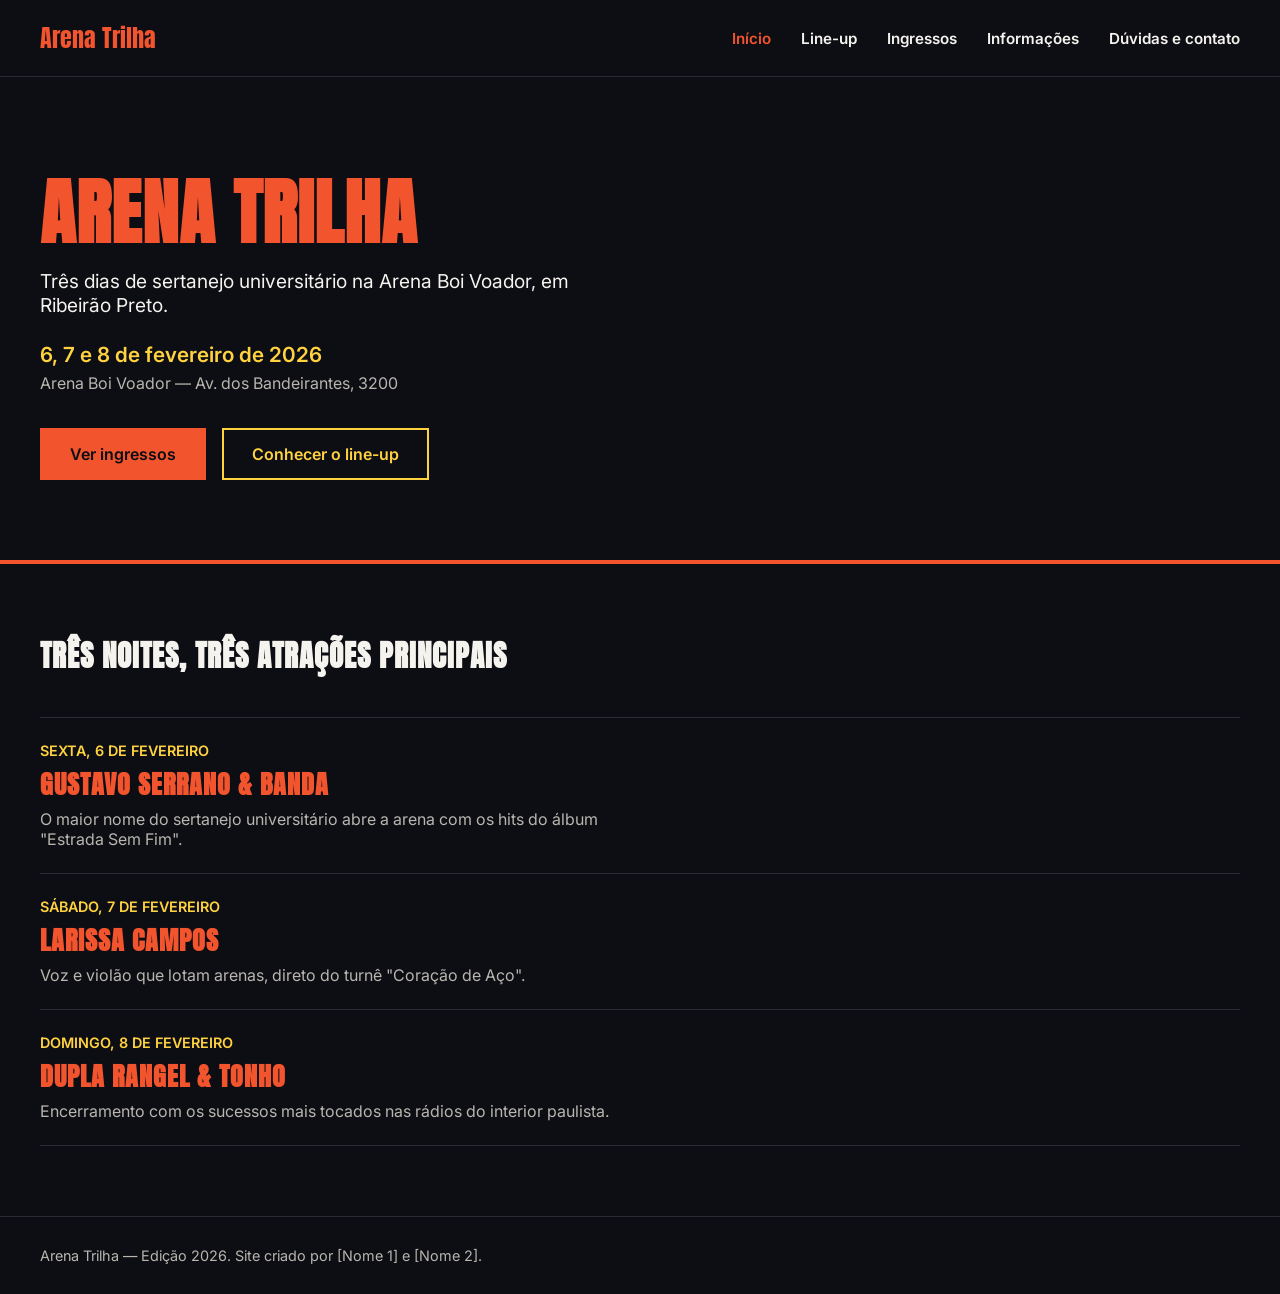
==== index.html @ 5e2adb9d "Initial commit" ====
<!DOCTYPE html>
<html lang="pt-br">
<head>
  <meta charset="UTF-8">
  <meta name="viewport" content="width=device-width, initial-scale=1.0">
  <title>Arena Trilha 2026</title>
  <link rel="preconnect" href="https://fonts.googleapis.com">
  <link href="https://fonts.googleapis.com/css2?family=Anton&family=Inter:wght@400;600&display=swap" rel="stylesheet">
  <link rel="stylesheet" href="style.css">
</head>
<body>

  <header class="header">
    <div class="logo">Arena Trilha</div>
    <nav class="menu">
      <ul>
        <li><a href="index.html" class="ativo">Início</a></li>
        <li><a href="lineup.html">Line-up</a></li>
        <li><a href="ingressos.html">Ingressos</a></li>
        <li><a href="informacoes.html">Informações</a></li>
        <li><a href="faq.html">Dúvidas e contato</a></li>
      </ul>
    </nav>
  </header>

  <main>

    <section class="hero">
      <h1>Arena Trilha</h1>
      <p class="subtitulo">Três dias de sertanejo universitário na Arena Boi Voador, em Ribeirão Preto.</p>
      <p class="datas">6, 7 e 8 de fevereiro de 2026</p>
      <p class="local">Arena Boi Voador — Av. dos Bandeirantes, 3200</p>
      <div class="botoes">
        <a href="ingressos.html" class="botao botao-principal">Ver ingressos</a>
        <a href="lineup.html" class="botao botao-secundario">Conhecer o line-up</a>
      </div>
    </section>

    <section class="destaques">
      <h2>Três noites, três atrações principais</h2>

      <article class="destaque">
        <span class="destaque-dia">Sexta, 6 de fevereiro</span>
        <h3>Gustavo Serrano & Banda</h3>
        <p>O maior nome do sertanejo universitário abre a arena com os hits do álbum "Estrada Sem Fim".</p>
      </article>

      <article class="destaque">
        <span class="destaque-dia">Sábado, 7 de fevereiro</span>
        <h3>Larissa Campos</h3>
        <p>Voz e violão que lotam arenas, direto do turnê "Coração de Aço".</p>
      </article>

      <article class="destaque">
        <span class="destaque-dia">Domingo, 8 de fevereiro</span>
        <h3>Dupla Rangel & Tonho</h3>
        <p>Encerramento com os sucessos mais tocados nas rádios do interior paulista.</p>
      </article>

    </section>

  </main>

  <footer class="footer">
    <p>Arena Trilha — Edição 2026. Site criado por [Nome 1] e [Nome 2].</p>
  </footer>

</body>
</html>
---- style.css ----
/* ===== Reset básico ===== */
* {
    box-sizing: border-box;
    margin: 0;
    padding: 0;
  }
  
  html, body {
    height: 100%;
  }
  
  body {
    background-color: #0D0D14;
    color: #F5F3EE;
    font-family: 'Inter', sans-serif;
  }
  
  h1, h2, h3 {
    font-family: 'Anton', sans-serif;
    text-transform: uppercase;
    letter-spacing: 1px;
  }
  
  a {
    color: #FFD23F;
    text-decoration: none;
  }
  
  /* ===== Header ===== */
  .header {
    display: flex;
    align-items: center;
    justify-content: space-between;
    padding: 20px 40px;
    border-bottom: 1px solid #2A2A35;
  }
  
  .logo {
    font-family: 'Anton', sans-serif;
    font-size: 1.5rem;
    color: #F2542D;
  }
  
  .menu ul {
    display: flex;
    list-style: none;
    gap: 30px;
  }
  
  .menu a {
    color: #F5F3EE;
    font-weight: 600;
    font-size: 0.95rem;
  }
  
  .menu a:hover,
  .menu a.ativo {
    color: #F2542D;
  }
  
  /* ===== Hero (topo da página inicial) ===== */
  .hero {
    padding: 100px 40px 80px 40px;
    border-bottom: 4px solid #F2542D;
  }
  
  .hero h1 {
    font-size: 4.5rem;
    color: #F2542D;
    line-height: 1;
  }
  
  .hero .subtitulo {
    margin-top: 20px;
    font-size: 1.2rem;
    max-width: 600px;
  }
  
  .hero .datas {
    margin-top: 25px;
    font-size: 1.3rem;
    color: #FFD23F;
    font-weight: 600;
  }
  
  .hero .local {
    margin-top: 6px;
    color: #B8B6AE;
  }
  
  .botoes {
    display: flex;
    gap: 16px;
    margin-top: 35px;
  }
  
  .botao {
    padding: 14px 28px;
    font-weight: 600;
    border: 2px solid transparent;
  }
  
  .botao-principal {
    background-color: #F2542D;
    color: #0D0D14;
  }
  
  .botao-secundario {
    border-color: #FFD23F;
    color: #FFD23F;
  }
  
  /* ===== Destaques (3 atrações) ===== */
  .destaques {
    padding: 70px 40px;
  }
  
  .destaques h2 {
    font-size: 1.8rem;
    color: #F5F3EE;
    margin-bottom: 40px;
  }
  
  .destaque {
    display: flex;
    flex-direction: column;
    gap: 6px;
    padding: 24px 0;
    border-top: 1px solid #2A2A35;
  }
  
  .destaque:last-child {
    border-bottom: 1px solid #2A2A35;
  }
  
  .destaque-dia {
    color: #FFD23F;
    font-size: 0.9rem;
    font-weight: 600;
    text-transform: uppercase;
  }
  
  .destaque h3 {
    font-size: 1.6rem;
    color: #F2542D;
  }
  
  .destaque p {
    color: #B8B6AE;
    max-width: 600px;
  }
  
  /* ===== Footer ===== */
  .footer {
    padding: 30px 40px;
    border-top: 1px solid #2A2A35;
    color: #B8B6AE;
    font-size: 0.9rem;
  }

  /* ===== FAQ ===== */
.faq {
  padding: 30px 40px 60px 40px;
}

.pergunta {
  border-left: 3px solid #FFD23F;
  padding: 16px 0 16px 20px;
  margin-bottom: 4px;
}

.pergunta h3 {
  font-size: 1.1rem;
  color: #F5F3EE;
  margin-bottom: 6px;
}

.pergunta p {
  color: #B8B6AE;
  max-width: 650px;
}

/* ===== Formulário de contato ===== */
.contato {
  padding: 20px 40px 80px 40px;
  border-top: 1px solid #2A2A35;
}

.contato h2 {
  font-size: 1.6rem;
  color: #F2542D;
  margin: 30px 0 25px 0;
}

.form-contato {
  display: flex;
  flex-direction: column;
  max-width: 500px;
  gap: 6px;
}

.form-contato label {
  color: #FFD23F;
  font-size: 0.85rem;
  font-weight: 600;
  margin-top: 14px;
}

.form-contato input,
.form-contato textarea {
  background-color: #16151F;
  border: 1px solid #2A2A35;
  color: #F5F3EE;
  padding: 12px;
  font-family: 'Inter', sans-serif;
  font-size: 0.95rem;
}

.form-contato textarea {
  resize: vertical;
}

.form-contato button {
  margin-top: 20px;
  align-self: flex-start;
  cursor: pointer;
}
/* ===== Título de página interna ===== */
.pagina-titulo {
    padding: 70px 40px 30px 40px;
  }
  
  .pagina-titulo h1 {
    font-size: 3rem;
    color: #F2542D;
  }
  
  .pagina-titulo p {
    margin-top: 10px;
    color: #B8B6AE;
  }
  
  /* ===== Line-up ===== */
  .dia-lineup {
    padding: 30px 40px;
  }
  
  .dia-lineup h2 {
    font-size: 1.4rem;
    color: #FFD23F;
    margin-bottom: 20px;
    border-bottom: 1px solid #2A2A35;
    padding-bottom: 10px;
  }
  
  .artista {
    display: flex;
    align-items: center;
    gap: 20px;
    padding: 16px 0;
    border-left: 3px solid #F2542D;
    padding-left: 20px;
    margin-bottom: 4px;
  }
  
  .artista img {
    width: 90px;
    height: 90px;
    object-fit: cover;
  }
  
  .artista-info h3 {
    font-size: 1.2rem;
    color: #F5F3EE;
  }
  
  .artista-detalhe {
    color: #B8B6AE;
    font-size: 0.9rem;
    margin-top: 4px;
  }
  /* ===== FAQ ===== */
.faq {
    padding: 30px 40px 60px 40px;
  }
  
  .pergunta {
    border-left: 3px solid #FFD23F;
    padding: 16px 0 16px 20px;
    margin-bottom: 4px;
  }
  
  .pergunta h3 {
    font-size: 1.1rem;
    color: #F5F3EE;
    margin-bottom: 6px;
  }
  
  .pergunta p {
    color: #B8B6AE;
    max-width: 650px;
  }
  
  /* ===== Formulário de contato ===== */
  .contato {
    padding: 20px 40px 80px 40px;
    border-top: 1px solid #2A2A35;
  }
  
  .contato h2 {
    font-size: 1.6rem;
    color: #F2542D;
    margin: 30px 0 25px 0;
  }
  
  .form-contato {
    display: flex;
    flex-direction: column;
    max-width: 500px;
    gap: 6px;
  }
  
  .form-contato label {
    color: #FFD23F;
    font-size: 0.85rem;
    font-weight: 600;
    margin-top: 14px;
  }
  
  .form-contato input,
  .form-contato textarea {
    background-color: #16151F;
    border: 1px solid #2A2A35;
    color: #F5F3EE;
    padding: 12px;
    font-family: 'Inter', sans-serif;
    font-size: 0.95rem;
  }
  
  .form-contato textarea {
    resize: vertical;
  }
  
  .form-contato button {
    margin-top: 20px;
    align-self: flex-start;
    cursor: pointer;
  }
  /* ===== Blocos de informação ===== */
.info-bloco {
    padding: 30px 40px;
    border-top: 1px solid #2A2A35;
  }
  
  .info-bloco h2 {
    font-size: 1.4rem;
    color: #FFD23F;
    margin-bottom: 16px;
  }
  
  .info-bloco h3 {
    font-size: 1.1rem;
    color: #F2542D;
    margin-bottom: 10px;
  }
  
  .info-bloco p {
    color: #F5F3EE;
    max-width: 650px;
    margin-bottom: 10px;
  }
  
  .info-detalhe {
    color: #B8B6AE;
  }
  
  /* ===== Mapa ===== */
  .mapa {
    border: 1px solid #2A2A35;
    max-width: 700px;
  }
  
  .mapa iframe {
    display: block;
  }
  
  /* ===== Regras (duas colunas lado a lado) ===== */
  .regras {
    display: flex;
    gap: 60px;
    flex-wrap: wrap;
  }
  
  .regras-coluna ul {
    list-style: none;
  }
  
  .regras-coluna li {
    color: #B8B6AE;
    padding: 6px 0;
    border-bottom: 1px solid #1A1A24;
  }
  /* ===== Ingressos ===== */
.ingressos {
    padding: 30px 40px 60px 40px;
    display: flex;
    flex-direction: column;
    gap: 4px;
  }
  
  .ingresso {
    border-left: 3px solid #F2542D;
    padding: 20px 0 20px 20px;
    border-bottom: 1px solid #2A2A35;
  }
  
  .ingresso-cabecalho {
    display: flex;
    align-items: baseline;
    gap: 16px;
  }
  
  .ingresso-cabecalho h3 {
    font-size: 1.4rem;
    color: #F5F3EE;
  }
  
  .ingresso-preco {
    font-family: 'Anton', sans-serif;
    font-size: 1.6rem;
    color: #FFD23F;
  }
  
  .ingresso-validade {
    color: #B8B6AE;
    font-size: 0.85rem;
    margin-top: 4px;
    margin-bottom: 12px;
  }
  
  .ingresso ul {
    list-style: none;
    max-width: 500px;
  }
  
  .ingresso li {
    color: #B8B6AE;
    padding: 4px 0;
  }
  
  .ingresso li::before {
    content: "— ";
    color: #F2542D;
  }
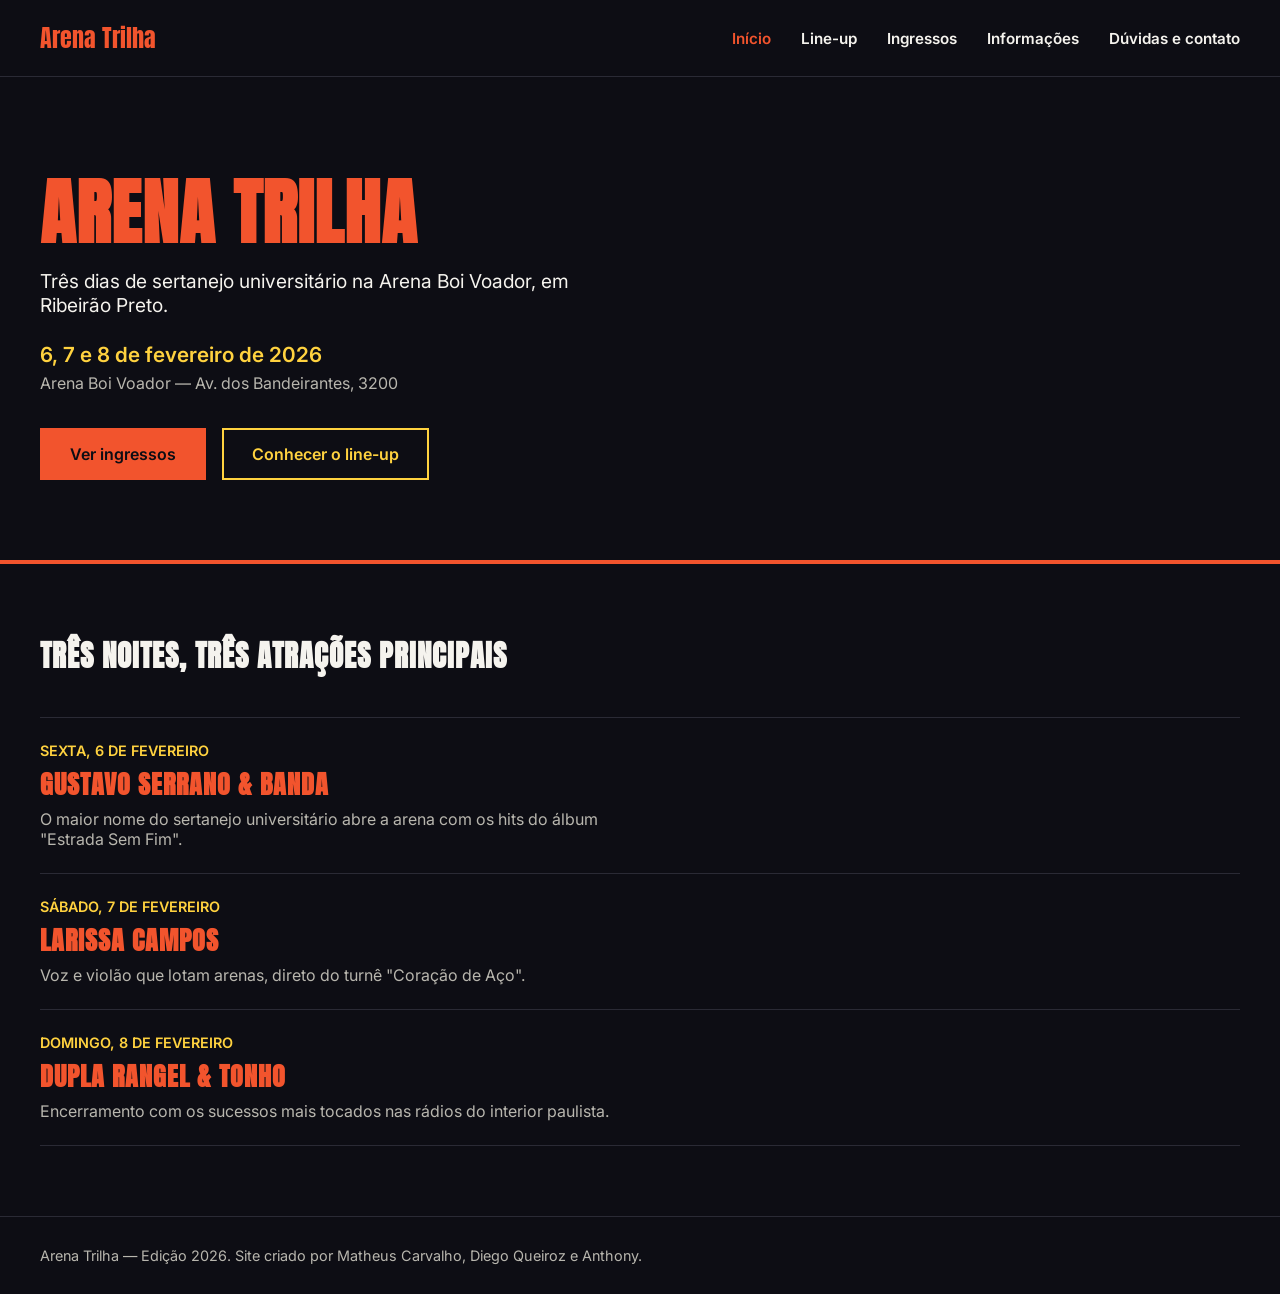
==== commit 952bc15d: "Update index.html" ====
--- a/index.html
+++ b/index.html
@@ -62,8 +62,8 @@
   </main>
 
   <footer class="footer">
-    <p>Arena Trilha — Edição 2026. Site criado por [Nome 1] e [Nome 2].</p>
+    <p>Arena Trilha — Edição 2026. Site criado por Matheus Carvalho, Diego Queiroz e Anthony.</p>
   </footer>
 
 </body>
-</html>+</html>
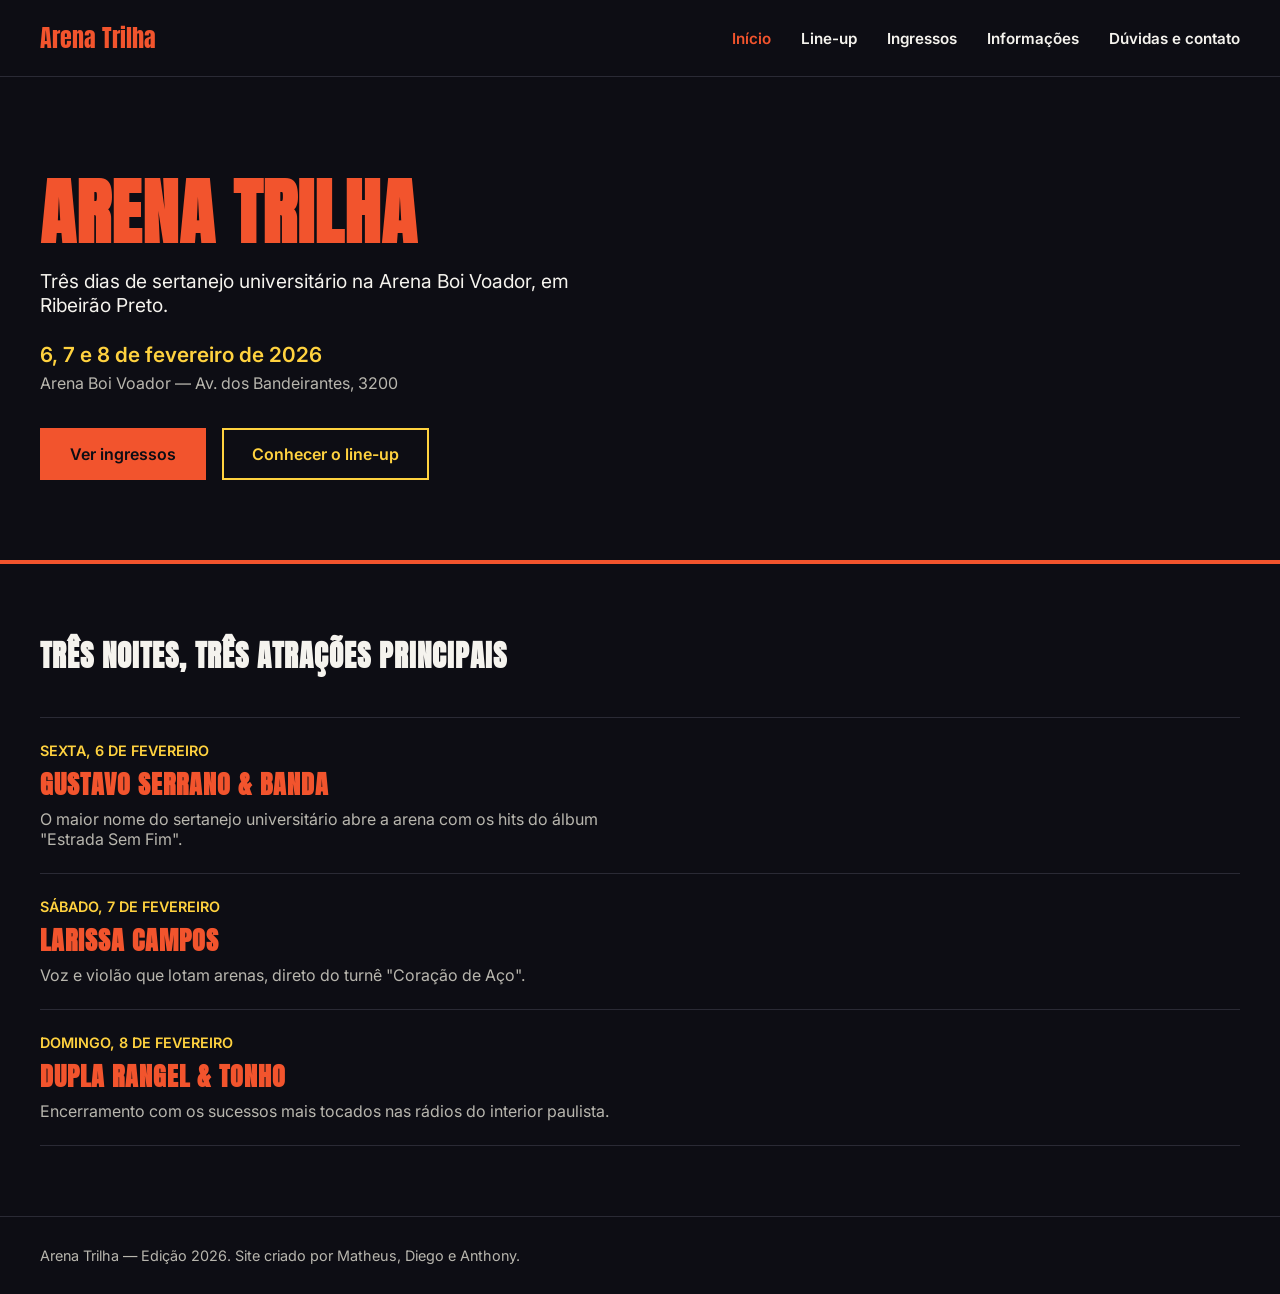
==== commit c7ddb5ea: "Update index.html" ====
--- a/index.html
+++ b/index.html
@@ -62,7 +62,7 @@
   </main>
 
   <footer class="footer">
-    <p>Arena Trilha — Edição 2026. Site criado por Matheus Carvalho, Diego Queiroz e Anthony.</p>
+    <p>Arena Trilha — Edição 2026. Site criado por Matheus, Diego e Anthony.</p>
   </footer>
 
 </body>
